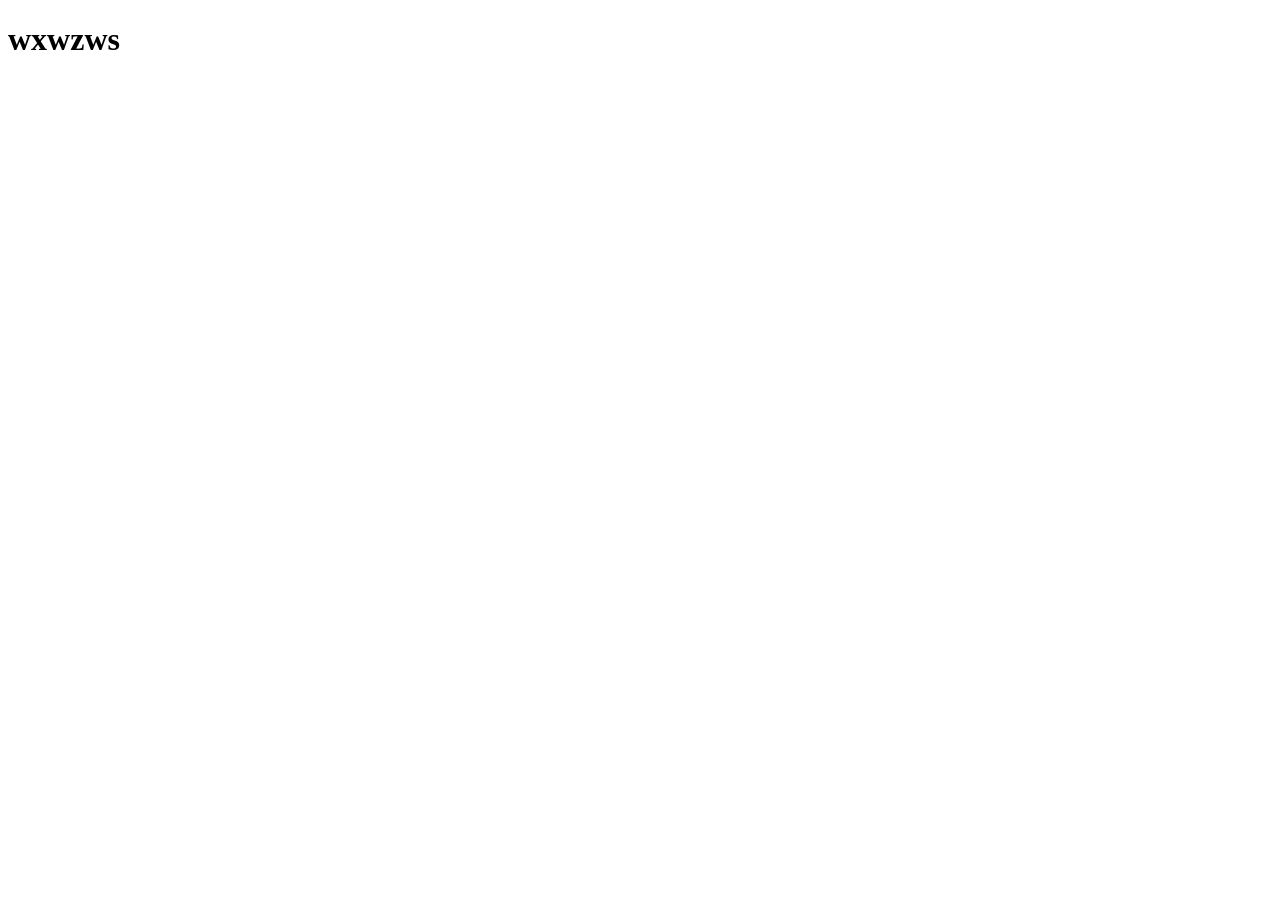
==== dashboard.html @ 19ee0e70 "hari pertama" ====
<!DOCTYPE html>
<html lang="en">
<head>
    <meta charset="UTF-8">
    <meta name="viewport" content="width=device-width, initial-scale=1.0">
    <title>pernikahan</title>
</head>
<body>
    <h1>wxwzws</h1>
</body>
</html>
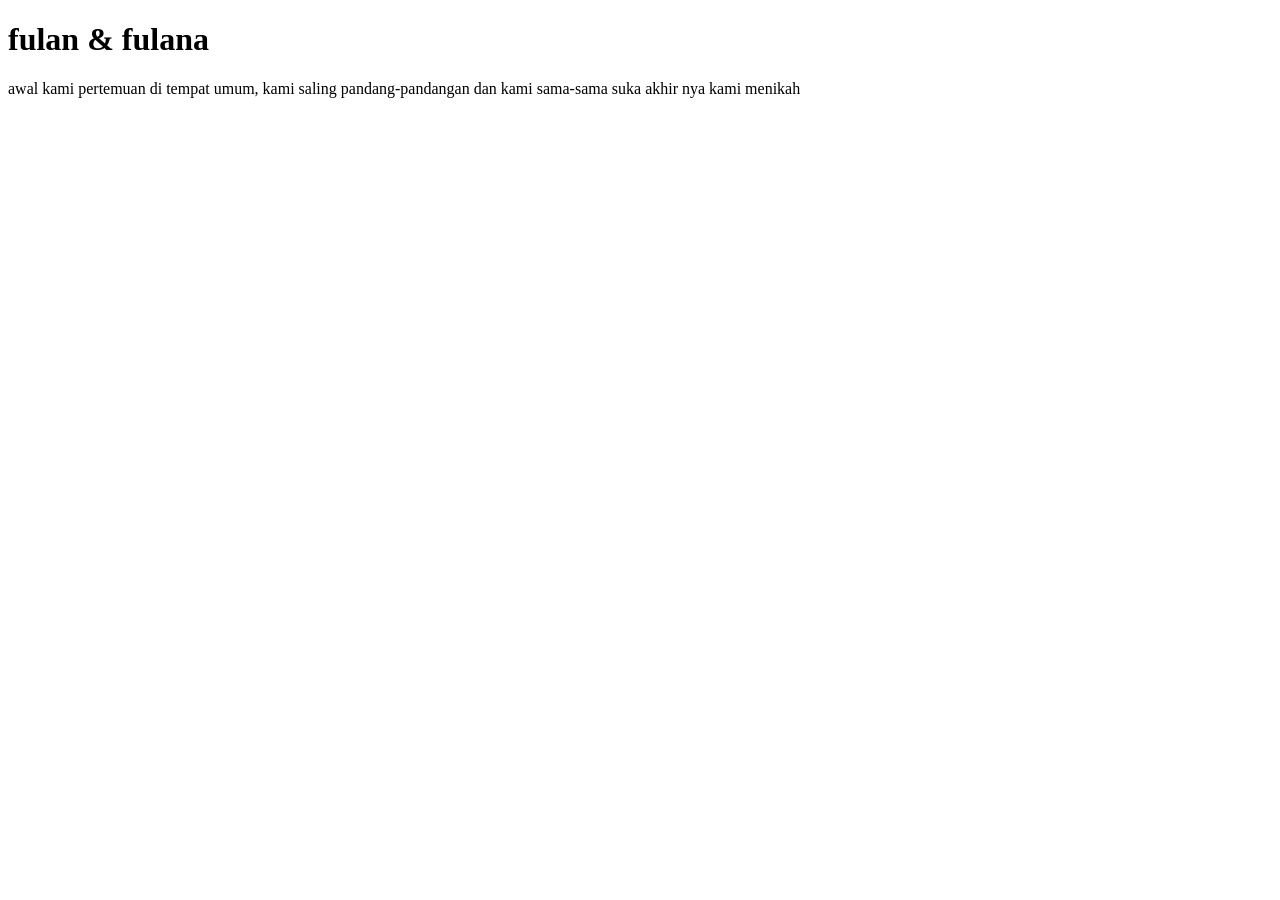
==== commit def55918: "hari kedua" ====
--- a/dashboard.html
+++ b/dashboard.html
@@ -6,6 +6,7 @@
     <title>pernikahan</title>
 </head>
 <body>
-    <h1>wxwzws</h1>
+    <h1>fulan &amp; fulana</h1>
+    <p>awal kami pertemuan di tempat umum, kami saling pandang-pandangan dan kami sama-sama suka akhir nya kami menikah</p>
 </body>
 </html>
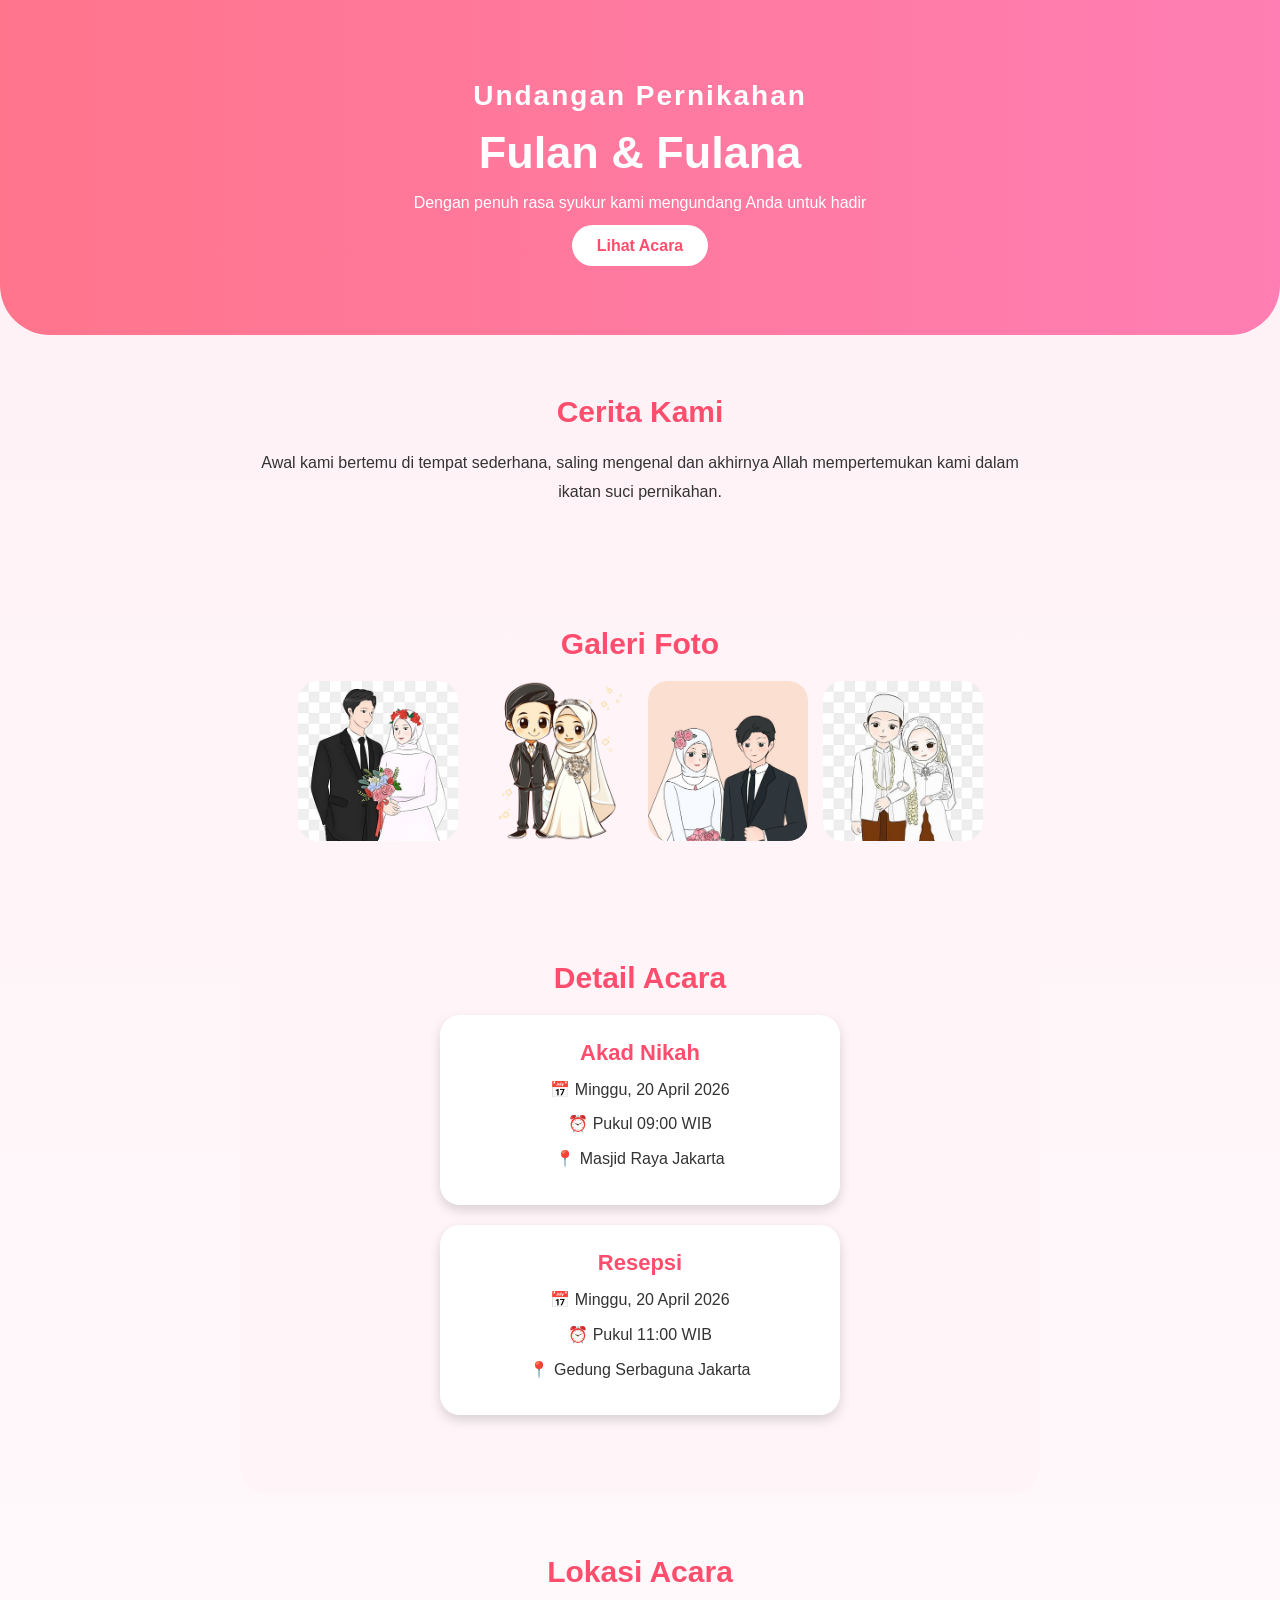
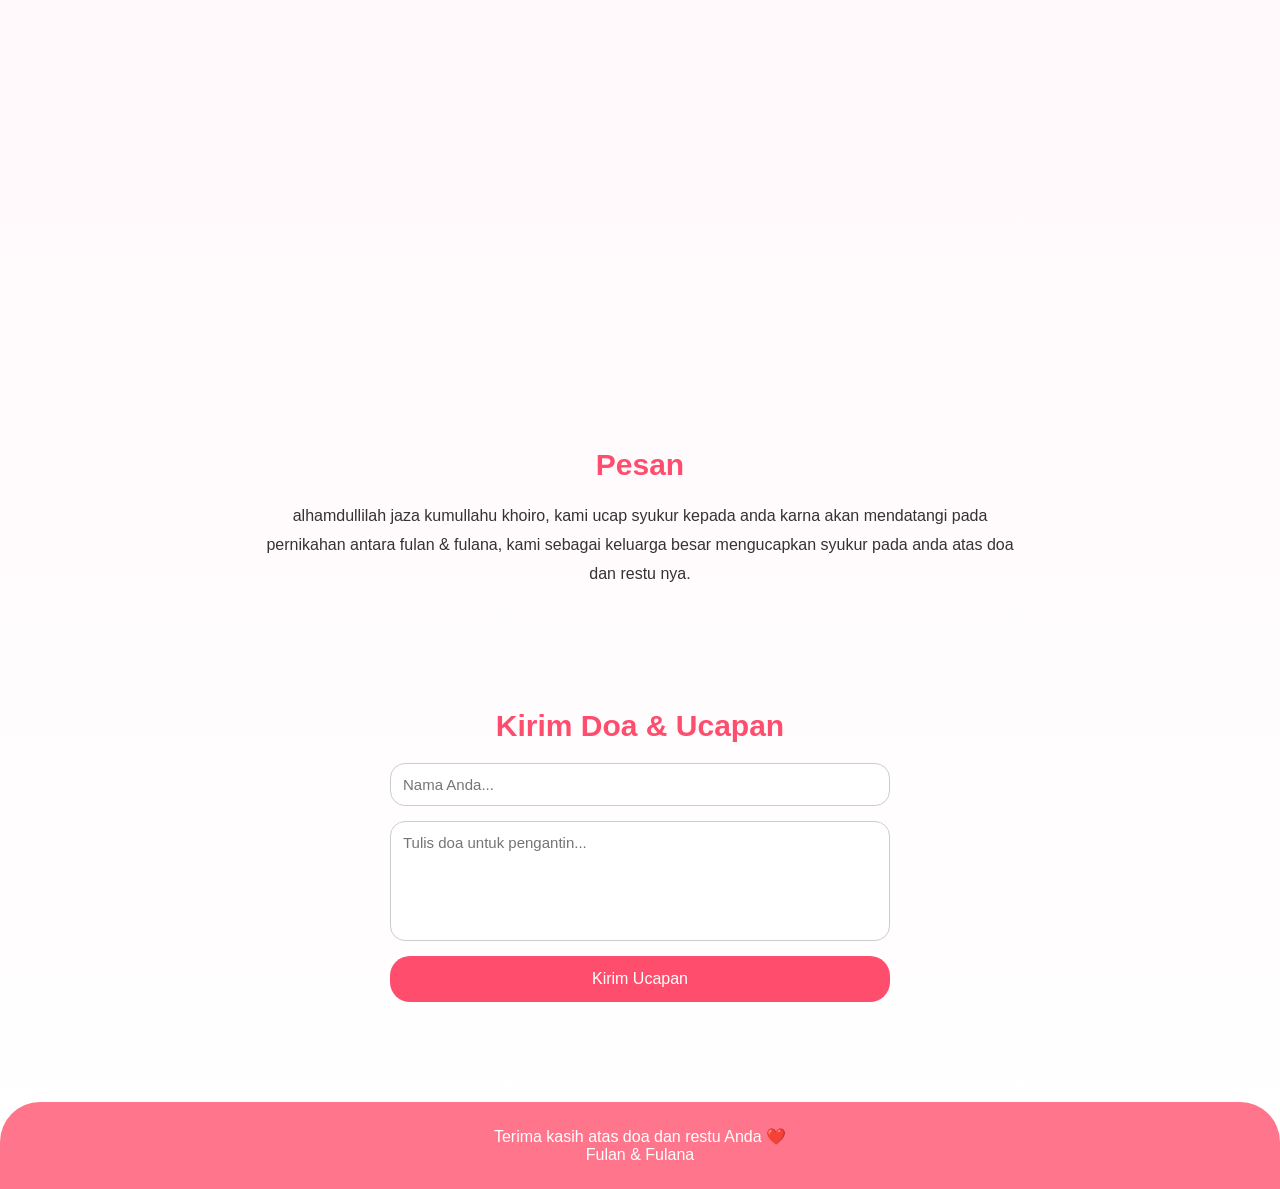
==== commit 73bdc457: "selesai" ====
--- a/dashboard.html
+++ b/dashboard.html
@@ -1,12 +1,95 @@
 <!DOCTYPE html>
-<html lang="en">
+<html lang="id">
 <head>
     <meta charset="UTF-8">
     <meta name="viewport" content="width=device-width, initial-scale=1.0">
-    <title>pernikahan</title>
+    <title>Undangan Pernikahan</title>
+    <link rel="stylesheet" href="style.css">
 </head>
 <body>
-    <h1>fulan &amp; fulana</h1>
-    <p>awal kami pertemuan di tempat umum, kami saling pandang-pandangan dan kami sama-sama suka akhir nya kami menikah</p>
+
+    <!-- Header -->
+    <header class="hero">
+        <h1>Undangan Pernikahan</h1>
+        <h2>Fulan & Fulana</h2>
+        <p>Dengan penuh rasa syukur kami mengundang Anda untuk hadir</p>
+        <a href="#acara" class="btn">Lihat Acara</a>
+    </header>
+
+    <!-- Cerita -->
+    <section class="section">
+        <h2>Cerita Kami</h2>
+        <p>
+            Awal kami bertemu di tempat sederhana, saling mengenal dan akhirnya
+            Allah mempertemukan kami dalam ikatan suci pernikahan.
+        </p>
+    </section>
+
+    <!-- Galeri -->
+    <section class="section">
+        <h2>Galeri Foto</h2>
+        <div class="gallery">
+            <img src="pngtree-muslim-wedding-cartoon-style-married-couple-beautiful-bride-holding-flower-bouquet-png-image_4420207.png" alt="Foto 1">
+            <img src="pngtree-muslim-wedding-couple-romance-and-love-just-married-romantic-cartoon-png-image_13533233.png" alt="Foto 2">
+            <img src="f868391472a3500645fca98f89b0bb93.jpg" alt="Foto 3">
+            <img src="5fbcf26c8a142dad78f595348bb38066.jpg" alt="Foto 4">
+        </div>
+    </section>
+
+    <!-- Detail Acara -->
+    <section class="section acara" id="acara">
+        <h2>Detail Acara</h2>
+
+        <div class="card">
+            <h3>Akad Nikah</h3>
+            <p>📅 Minggu, 20 April 2026</p>
+            <p>⏰ Pukul 09:00 WIB</p>
+            <p>📍 Masjid Raya Jakarta</p>
+        </div>
+
+        <div class="card">
+            <h3>Resepsi</h3>
+            <p>📅 Minggu, 20 April 2026</p>
+            <p>⏰ Pukul 11:00 WIB</p>
+            <p>📍 Gedung Serbaguna Jakarta</p>
+        </div>
+    </section>
+
+    <!-- Maps -->
+    <section class="section">
+        <h2>Lokasi Acara</h2>
+        <iframe 
+            src="https://www.google.com/maps/embed?pb=!1m18!1m12!1m3!1d3966.8237897828353!2d106.82268847499257!3d-6.155807693831333!2m3!1f0!2f0!3f0!3m2!1i1024!2i768!4f13.1!3m3!1m2!1s0x2e69f3ef7d6cfb3f%3A0x3e5c7f94a2c7e42d!2sJakarta!5e0!3m2!1sid!2sid!4v1694437600000!5m2!1sid!2sid"
+            allowfullscreen=""
+            loading="lazy">
+        </iframe>
+    </section>
+
+     <section class="section">
+        <h2>Pesan</h2>
+        <p>
+            alhamdullilah jaza kumullahu khoiro, kami ucap syukur kepada anda karna akan mendatangi pada pernikahan antara fulan &amp; fulana, kami sebagai keluarga besar mengucapkan syukur pada anda atas doa dan restu nya.
+        </p>
+    </section>
+
+    <!-- Form Doa -->
+    <section class="section">
+        <h2>Kirim Doa & Ucapan</h2>
+
+        <form class="form">
+            <input type="text" placeholder="Nama Anda..." required>
+            <textarea placeholder="Tulis doa untuk pengantin..." required></textarea>
+            <button type="submit">Kirim Ucapan</button>
+        </form>
+    </section>
+
+    <!-- Footer -->
+    <footer>
+        <p>
+            Terima kasih atas doa dan restu Anda ❤️ <br>
+            Fulan & Fulana
+        </p>
+    </footer>
+
 </body>
-</html>+</html>
--- a/style.css
+++ b/style.css
@@ -0,0 +1,175 @@
+/* Reset */
+* {
+    margin: 0;
+    padding: 0;
+    box-sizing: border-box;
+    font-family: "Poppins", sans-serif;
+}
+
+/* Body */
+body {
+    background: linear-gradient(to bottom, #fff0f5, #ffffff);
+    color: #333;
+    text-align: center;
+}
+
+/* Header Hero */
+.hero {
+    padding: 80px 20px;
+    background: linear-gradient(to right, #ff758c, #ff7eb3);
+    color: white;
+    border-bottom-left-radius: 50px;
+    border-bottom-right-radius: 50px;
+}
+
+.hero h1 {
+    font-size: 28px;
+    letter-spacing: 2px;
+}
+
+.hero h2 {
+    font-size: 45px;
+    margin: 15px 0;
+    font-weight: bold;
+}
+
+.hero p {
+    font-size: 16px;
+    margin-bottom: 25px;
+}
+
+/* Button */
+.btn {
+    background: white;
+    color: #ff4d6d;
+    padding: 12px 25px;
+    border-radius: 30px;
+    text-decoration: none;
+    font-weight: bold;
+    transition: 0.3s;
+}
+
+.btn:hover {
+    background: #ffe0e9;
+}
+
+/* Section */
+.section {
+    padding: 60px 20px;
+    max-width: 800px;
+    margin: auto;
+}
+
+.section h2 {
+    font-size: 30px;
+    margin-bottom: 20px;
+    color: #ff4d6d;
+}
+
+.section p {
+    font-size: 16px;
+    line-height: 1.8;
+}
+
+/* Gallery */
+.gallery {
+    display: flex;
+    justify-content: center;
+    gap: 15px;
+    flex-wrap: wrap;
+}
+
+.gallery img {
+    width: 160px;
+    height: 160px;
+    border-radius: 20px;
+    object-fit: cover;
+    transition: 0.3s;
+}
+
+.gallery img:hover {
+    transform: scale(1.08);
+}
+
+/* Card Acara */
+.acara {
+    background: #fff5f8;
+    border-radius: 30px;
+}
+
+.card {
+    background: white;
+    margin: 20px auto;
+    padding: 25px;
+    width: 90%;
+    max-width: 400px;
+    border-radius: 20px;
+    box-shadow: 0 5px 12px rgba(0,0,0,0.15);
+}
+
+.card h3 {
+    font-size: 22px;
+    margin-bottom: 10px;
+    color: #ff4d6d;
+}
+
+.card p {
+    margin: 6px 0;
+}
+
+/* Maps */
+iframe {
+    width: 100%;
+    height: 300px;
+    border: none;
+    border-radius: 20px;
+    margin-top: 15px;
+}
+
+/* Form */
+.form {
+    display: flex;
+    flex-direction: column;
+    gap: 15px;
+    max-width: 500px;
+    margin: auto;
+}
+
+.form input,
+.form textarea {
+    padding: 12px;
+    border-radius: 15px;
+    border: 1px solid #ccc;
+    outline: none;
+    font-size: 15px;
+}
+
+.form textarea {
+    height: 120px;
+    resize: none;
+}
+
+.form button {
+    background: #ff4d6d;
+    color: white;
+    border: none;
+    padding: 14px;
+    border-radius: 20px;
+    cursor: pointer;
+    font-size: 16px;
+    transition: 0.3s;
+}
+
+.form button:hover {
+    background: #e63b5c;
+}
+
+/* Footer */
+footer {
+    background: #ff758c;
+    color: white;
+    padding: 25px;
+    border-top-left-radius: 40px;
+    border-top-right-radius: 40px;
+    margin-top: 40px;
+}
